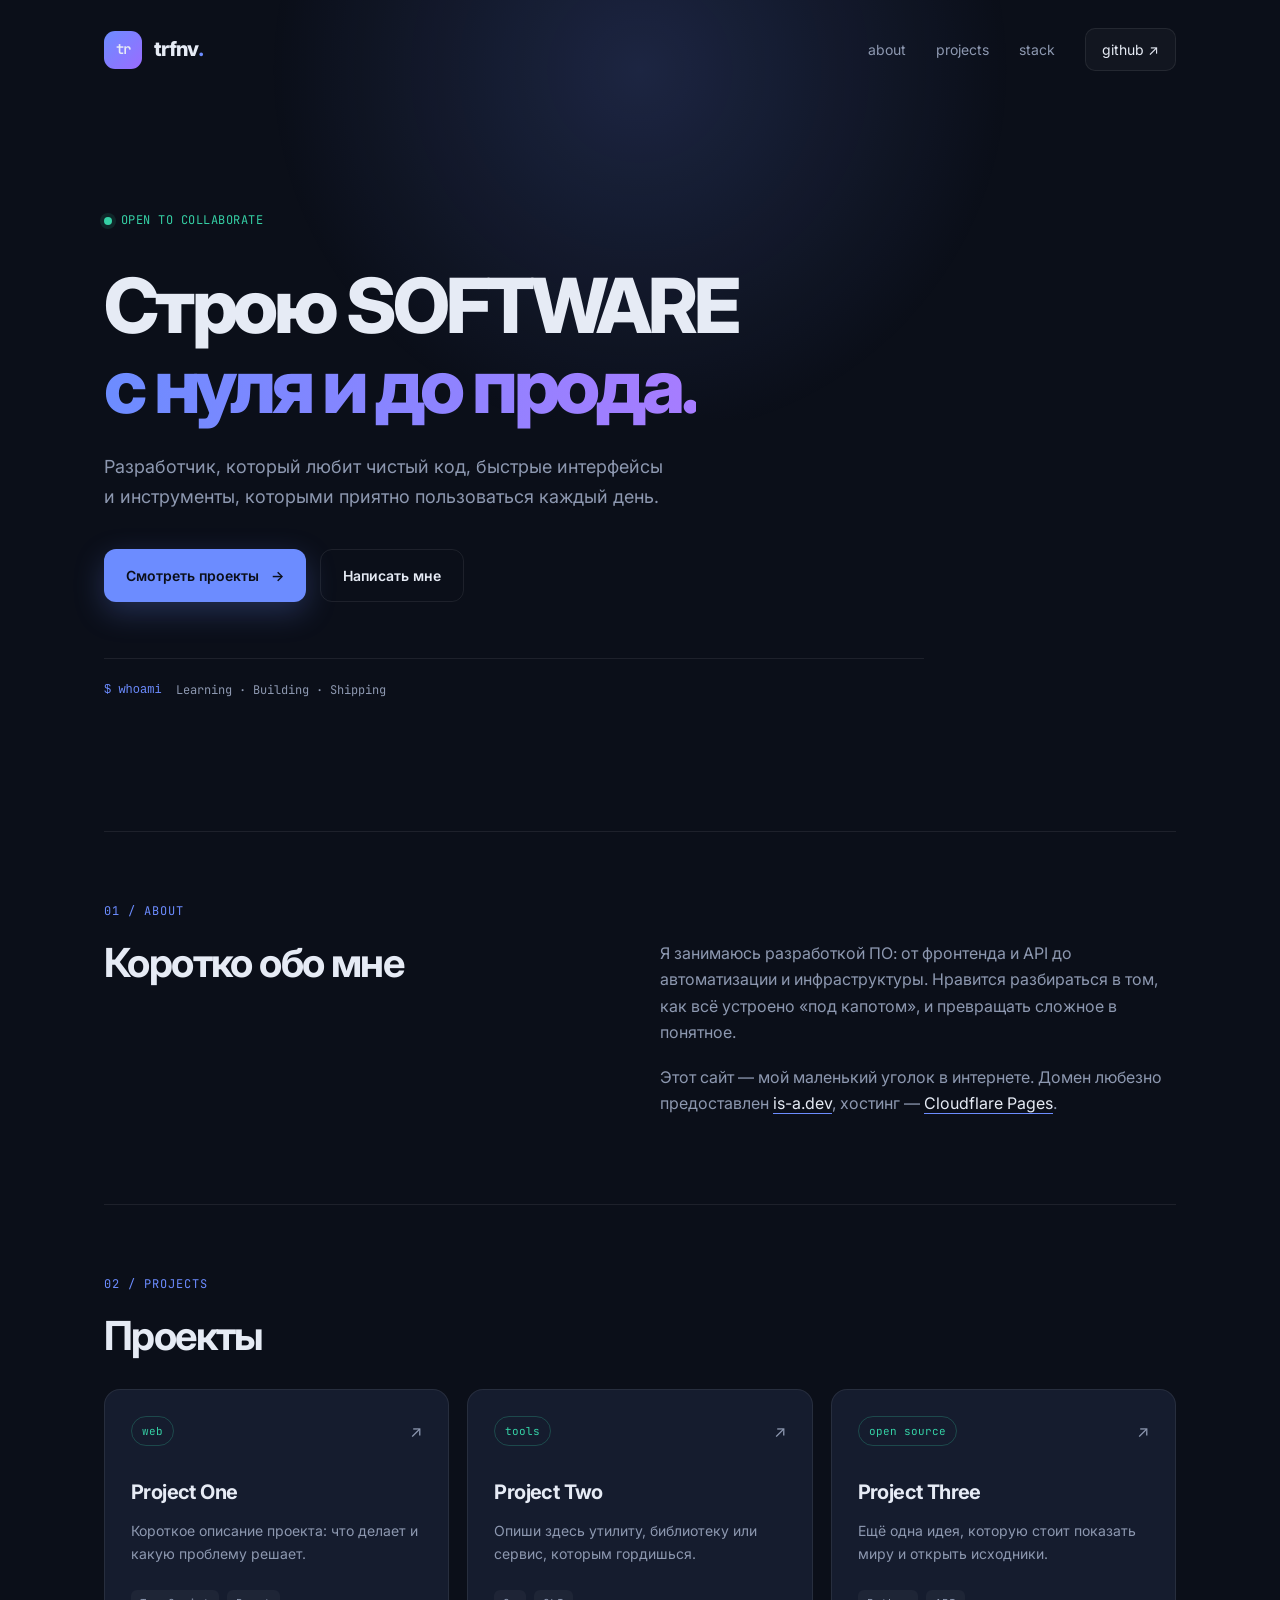
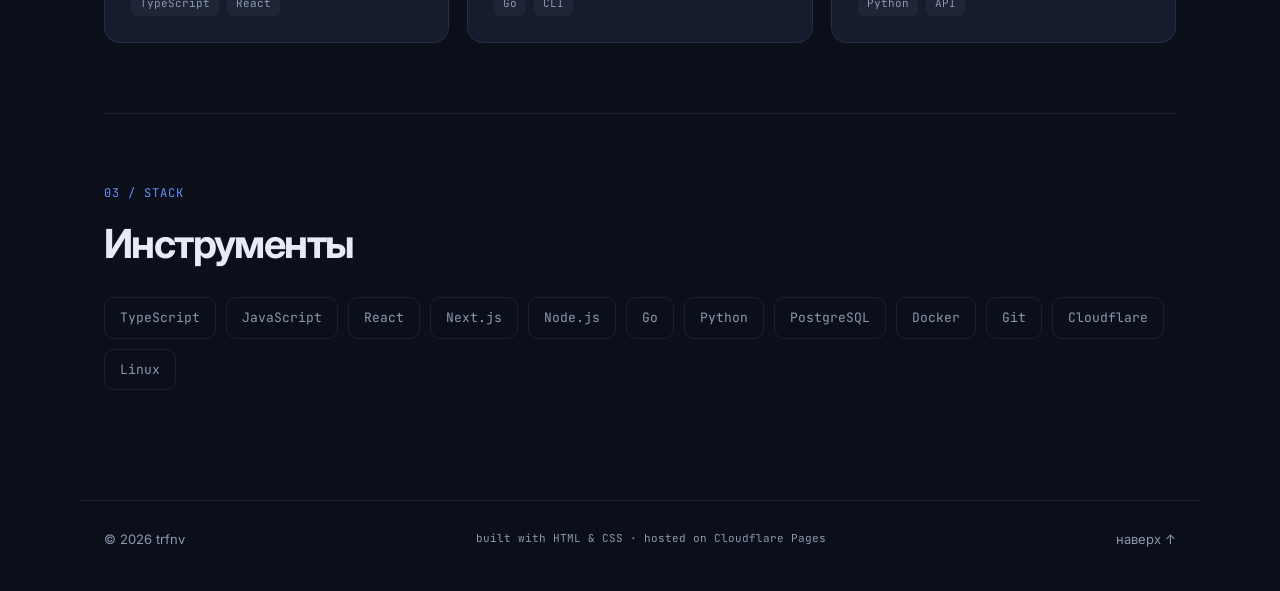
==== index.html @ b2d330b4 "Initial static site for trfnv.is-a.dev" ====
<!DOCTYPE html>
<html lang="ru">
<head>
  <meta charset="UTF-8" />
  <meta name="viewport" content="width=device-width, initial-scale=1.0" />
  <meta name="description" content="trfnv — разработка ПО,_open source и заметки о коде." />
  <meta name="theme-color" content="#0b0f19" />
  <title>trfnv — developer</title>
  <link rel="preconnect" href="https://fonts.googleapis.com" />
  <link rel="preconnect" href="https://fonts.gstatic.com" crossorigin />
  <link href="https://fonts.googleapis.com/css2?family=Inter:wght@400;500;600;800&family=JetBrains+Mono:wght@400;600&display=swap" rel="stylesheet" />
  <link rel="stylesheet" href="styles.css" />
</head>
<body>
  <div class="glow" aria-hidden="true"></div>

  <header class="site-header">
    <a class="brand" href="#top">
      <span class="brand-mark">tr</span>
      <span class="brand-name">trfnv<span class="brand-dot">.</span></span>
    </a>
    <nav class="nav" aria-label="Основная навигация">
      <a href="#about">about</a>
      <a href="#projects">projects</a>
      <a href="#stack">stack</a>
      <a class="nav-cta" href="https://github.com/IvanTrifonoff" target="_blank" rel="noopener">github ↗</a>
    </nav>
  </header>

  <main id="top">
    <section class="hero">
      <p class="eyebrow"><span class="status-dot"></span> open to collaborate</p>
      <h1>Строю SOFTWARE<br /><span class="accent">с нуля и до прода.</span></h1>
      <p class="lede">
        Разработчик, который любит чистый код, быстрые интерфейсы
        и инструменты, которыми приятно пользоваться каждый день.
      </p>
      <div class="hero-actions">
        <a class="btn btn-primary" href="#projects">Смотреть проекты <span>→</span></a>
        <a class="btn btn-ghost" href="mailto:hello@trfnv.is-a.dev">Написать мне</a>
      </div>
      <div class="hero-meta">
        <code>$ whoami</code>
        <span>Learning · Building · Shipping</span>
      </div>
    </section>

    <section id="about" class="section">
      <div class="section-label">01 / about</div>
      <div class="about-grid">
        <h2>Коротко обо мне</h2>
        <div class="about-text">
          <p>
            Я занимаюсь разработкой ПО: от фронтенда и API до автоматизации
            и инфраструктуры. Нравится разбираться в том, как всё устроено
            «под капотом», и превращать сложное в понятное.
          </p>
          <p>
            Этот сайт — мой маленький уголок в интернете. Домен любезно
            предоставлен <a href="https://is-a.dev" target="_blank" rel="noopener">is-a.dev</a>,
            хостинг — <a href="https://pages.cloudflare.com" target="_blank" rel="noopener">Cloudflare Pages</a>.
          </p>
        </div>
      </div>
    </section>

    <section id="projects" class="section">
      <div class="section-label">02 / projects</div>
      <h2>Проекты</h2>
      <div class="cards">
        <article class="card">
          <div class="card-top"><span class="tag">web</span><span class="arrow">↗</span></div>
          <h3>Project One</h3>
          <p>Короткое описание проекта: что делает и какую проблему решает.</p>
          <div class="card-foot"><span>TypeScript</span><span>React</span></div>
        </article>
        <article class="card">
          <div class="card-top"><span class="tag">tools</span><span class="arrow">↗</span></div>
          <h3>Project Two</h3>
          <p>Опиши здесь утилиту, библиотеку или сервис, которым гордишься.</p>
          <div class="card-foot"><span>Go</span><span>CLI</span></div>
        </article>
        <article class="card">
          <div class="card-top"><span class="tag">open source</span><span class="arrow">↗</span></div>
          <h3>Project Three</h3>
          <p>Ещё одна идея, которую стоит показать миру и открыть исходники.</p>
          <div class="card-foot"><span>Python</span><span>API</span></div>
        </article>
      </div>
    </section>

    <section id="stack" class="section">
      <div class="section-label">03 / stack</div>
      <h2>Инструменты</h2>
      <ul class="chips">
        <li>TypeScript</li><li>JavaScript</li><li>React</li><li>Next.js</li>
        <li>Node.js</li><li>Go</li><li>Python</li><li>PostgreSQL</li>
        <li>Docker</li><li>Git</li><li>Cloudflare</li><li>Linux</li>
      </ul>
    </section>
  </main>

  <footer class="site-footer">
    <span>© <span id="year">2026</span> trfnv</span>
    <span class="footer-note">built with HTML &amp; CSS · hosted on Cloudflare Pages</span>
    <a href="#top">наверх ↑</a>
  </footer>

  <script>
    document.getElementById('year').textContent = new Date().getFullYear();
  </script>
</body>
</html>
---- styles.css ----
:root {
  --bg: #0b0f19;
  --bg-soft: #121828;
  --card: #151c2e;
  --text: #e6ebf5;
  --muted: #8d98b0;
  --accent: #6c8cff;
  --accent-2: #35d0a5;
  --border: rgba(255, 255, 255, 0.08);
  --radius: 16px;
  --max: 1120px;
}

* { box-sizing: border-box; }

html { scroll-behavior: smooth; }

body {
  margin: 0;
  background: var(--bg);
  color: var(--text);
  font-family: 'Inter', -apple-system, BlinkMacSystemFont, 'Segoe UI', sans-serif;
  line-height: 1.65;
  -webkit-font-smoothing: antialiased;
  overflow-x: hidden;
}

a { color: inherit; text-decoration: none; }

.glow {
  position: fixed;
  top: -280px;
  left: 50%;
  width: 900px;
  height: 700px;
  transform: translateX(-50%);
  background: radial-gradient(circle, rgba(108, 140, 255, 0.18), transparent 65%);
  pointer-events: none;
  z-index: -1;
}

.site-header {
  max-width: var(--max);
  margin: 0 auto;
  padding: 28px 24px;
  display: flex;
  align-items: center;
  justify-content: space-between;
}

.brand { display: flex; align-items: center; gap: 12px; font-weight: 800; letter-spacing: -0.04em; }

.brand-mark {
  display: grid;
  place-items: center;
  width: 38px;
  height: 38px;
  border-radius: 11px;
  background: linear-gradient(135deg, var(--accent), #9a6cff);
  font-family: 'JetBrains Mono', monospace;
  font-size: 14px;
  font-weight: 600;
  letter-spacing: -0.06em;
}

.brand-name { font-size: 20px; }
.brand-dot { color: var(--accent); }

.nav { display: flex; align-items: center; gap: 30px; font-size: 14px; color: var(--muted); }
.nav a { transition: color 0.2s ease; }
.nav a:hover { color: var(--text); }

.nav-cta {
  padding: 9px 16px;
  border: 1px solid var(--border);
  border-radius: 10px;
  color: var(--text);
  background: rgba(255, 255, 255, 0.03);
}
.nav-cta:hover { border-color: var(--accent); }

main { max-width: var(--max); margin: 0 auto; padding: 0 24px; }

.hero { padding: 100px 0 130px; max-width: 820px; }

.eyebrow {
  display: inline-flex;
  align-items: center;
  gap: 9px;
  font-family: 'JetBrains Mono', monospace;
  font-size: 12px;
  color: var(--accent-2);
  letter-spacing: 0.04em;
  text-transform: uppercase;
}

.status-dot {
  width: 8px;
  height: 8px;
  border-radius: 50%;
  background: var(--accent-2);
  box-shadow: 0 0 0 4px rgba(53, 208, 165, 0.12);
}

h1 {
  margin: 22px 0 26px;
  font-size: clamp(42px, 7vw, 76px);
  line-height: 1.06;
  letter-spacing: -0.055em;
  font-weight: 800;
}

.accent {
  background: linear-gradient(90deg, var(--accent) 0%, #a77cff 100%);
  -webkit-background-clip: text;
  background-clip: text;
  color: transparent;
}

.lede { max-width: 560px; font-size: 18px; color: var(--muted); }

.hero-actions { display: flex; flex-wrap: wrap; gap: 14px; margin-top: 38px; }

.btn {
  display: inline-flex;
  align-items: center;
  gap: 12px;
  padding: 14px 22px;
  border-radius: 12px;
  font-size: 14px;
  font-weight: 600;
  transition: transform 0.2s ease, box-shadow 0.2s ease, border-color 0.2s ease;
}
.btn:hover { transform: translateY(-2px); }

.btn-primary {
  background: var(--accent);
  color: #0b0f19;
  box-shadow: 0 10px 30px rgba(108, 140, 255, 0.25);
}
.btn-primary:hover { box-shadow: 0 14px 38px rgba(108, 140, 255, 0.4); }

.btn-ghost { border: 1px solid var(--border); color: var(--text); }
.btn-ghost:hover { border-color: var(--accent); }

.hero-meta {
  display: flex;
  align-items: center;
  gap: 14px;
  margin-top: 56px;
  padding-top: 22px;
  border-top: 1px solid var(--border);
  font-family: 'JetBrains Mono', monospace;
  font-size: 12px;
  color: var(--muted);
}
.hero-meta code { color: var(--accent); }

.section { padding: 70px 0; border-top: 1px solid var(--border); }
.section-label {
  font-family: 'JetBrains Mono', monospace;
  font-size: 12px;
  color: var(--accent);
  letter-spacing: 0.08em;
  margin-bottom: 18px;
  text-transform: uppercase;
}

h2 {
  margin: 0 0 30px;
  font-size: clamp(28px, 4vw, 40px);
  letter-spacing: -0.04em;
  line-height: 1.15;
}

.about-grid { display: grid; grid-template-columns: 1fr 1fr; gap: 40px; }
.about-grid h2 { margin: 0; }
.about-text p { color: var(--muted); margin: 0 0 18px; }
.about-text a { color: var(--text); border-bottom: 1px solid var(--accent); }
.about-text a:hover { color: var(--accent); }

.cards { display: grid; grid-template-columns: repeat(3, 1fr); gap: 18px; }

.card {
  padding: 26px;
  background: var(--card);
  border: 1px solid var(--border);
  border-radius: var(--radius);
  transition: transform 0.25s ease, border-color 0.25s ease;
}
.card:hover { transform: translateY(-4px); border-color: rgba(108, 140, 255, 0.5); }

.card-top { display: flex; justify-content: space-between; align-items: center; margin-bottom: 30px; }
.tag {
  font-family: 'JetBrains Mono', monospace;
  font-size: 11px;
  color: var(--accent-2);
  padding: 5px 10px;
  border: 1px solid rgba(53, 208, 165, 0.25);
  border-radius: 99px;
}
.arrow { color: var(--muted); }

.card h3 { margin: 0 0 10px; font-size: 20px; letter-spacing: -0.03em; }
.card p { margin: 0 0 24px; color: var(--muted); font-size: 14px; }
.card-foot { display: flex; gap: 8px; flex-wrap: wrap; }
.card-foot span {
  font-size: 11px;
  font-family: 'JetBrains Mono', monospace;
  color: var(--muted);
  background: rgba(255, 255, 255, 0.04);
  padding: 4px 9px;
  border-radius: 6px;
}

.chips { display: flex; flex-wrap: wrap; gap: 10px; list-style: none; padding: 0; margin: 0; }
.chips li {
  padding: 9px 15px;
  border: 1px solid var(--border);
  border-radius: 10px;
  color: var(--muted);
  font-family: 'JetBrains Mono', monospace;
  font-size: 13px;
}
.chips li:hover { color: var(--text); border-color: var(--accent); }

.site-footer {
  max-width: var(--max);
  margin: 40px auto 0;
  padding: 28px 24px 40px;
  border-top: 1px solid var(--border);
  display: flex;
  justify-content: space-between;
  flex-wrap: wrap;
  gap: 12px;
  font-size: 13px;
  color: var(--muted);
}
.site-footer a:hover { color: var(--text); }
.footer-note { font-family: 'JetBrains Mono', monospace; font-size: 11px; }

@media (max-width: 760px) {
  .nav a:not(.nav-cta) { display: none; }
  .hero { padding: 70px 0 90px; }
  .about-grid, .cards { grid-template-columns: 1fr; }
}
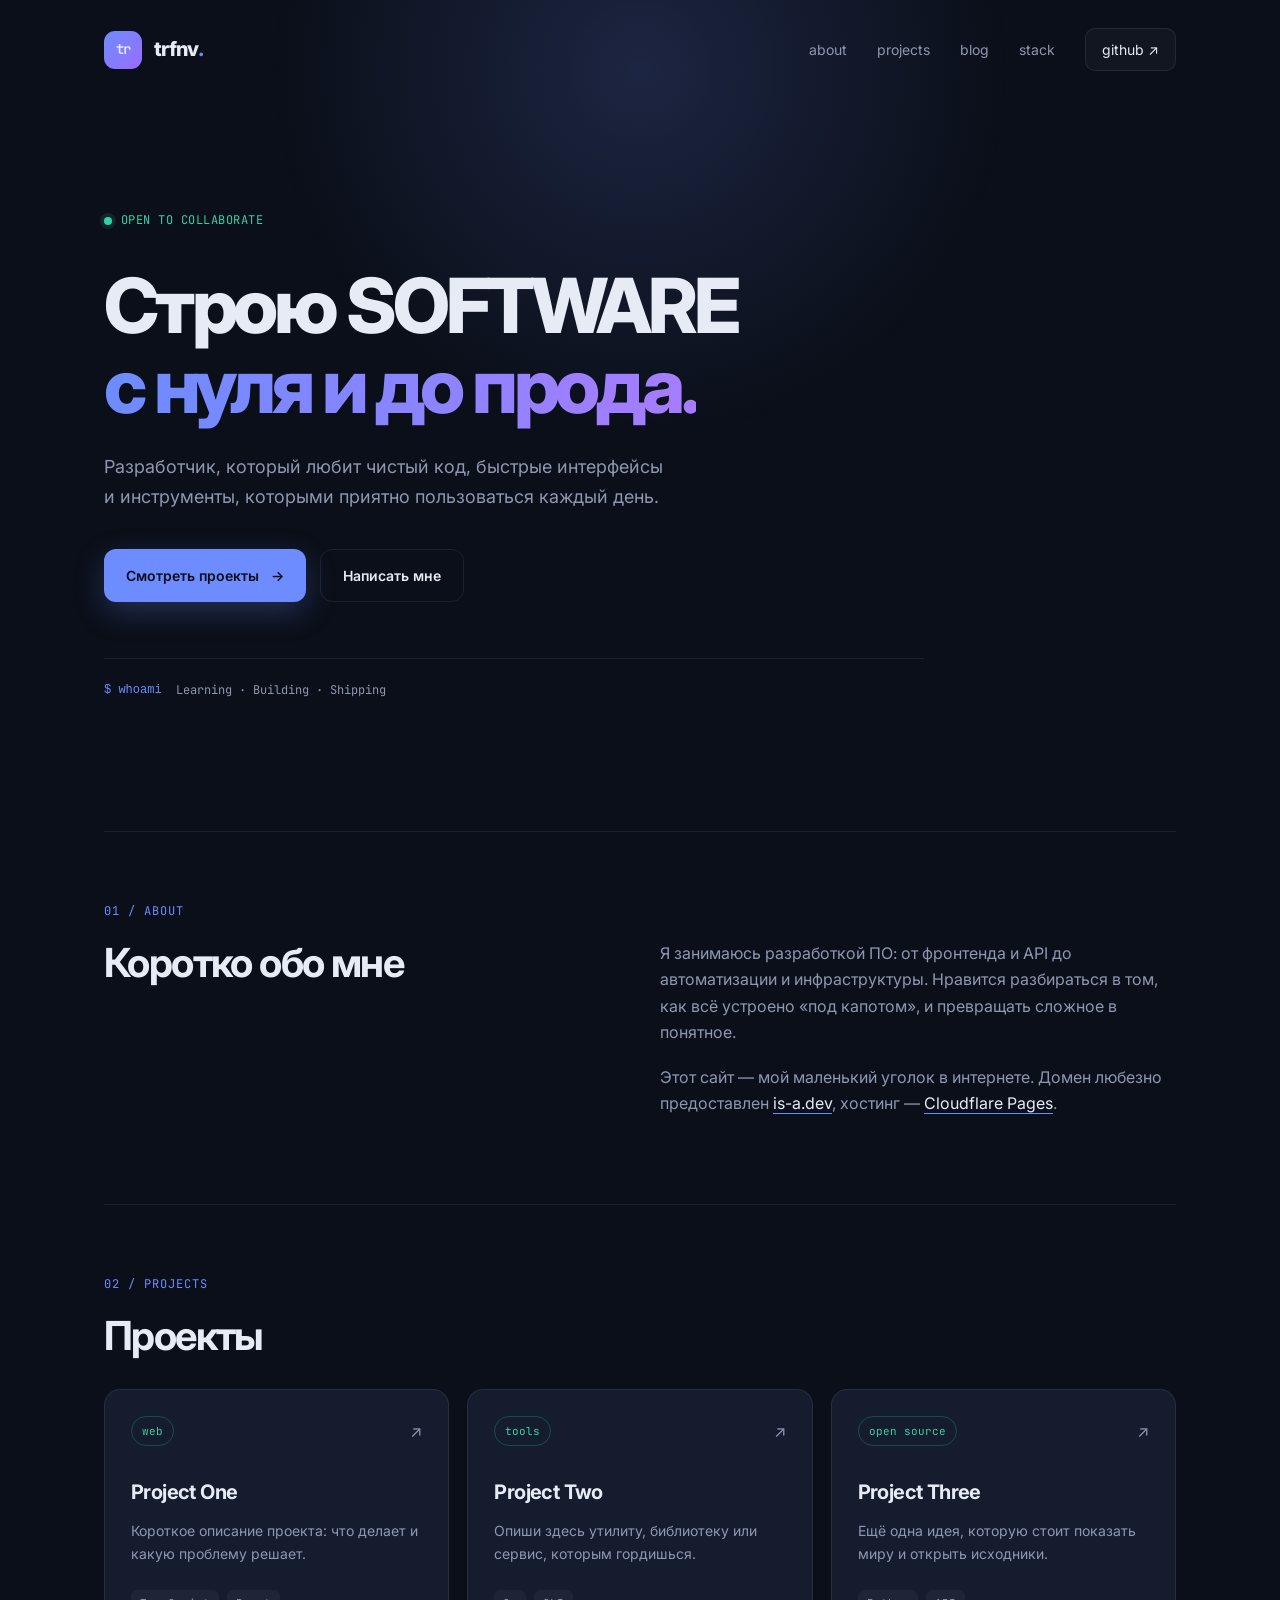
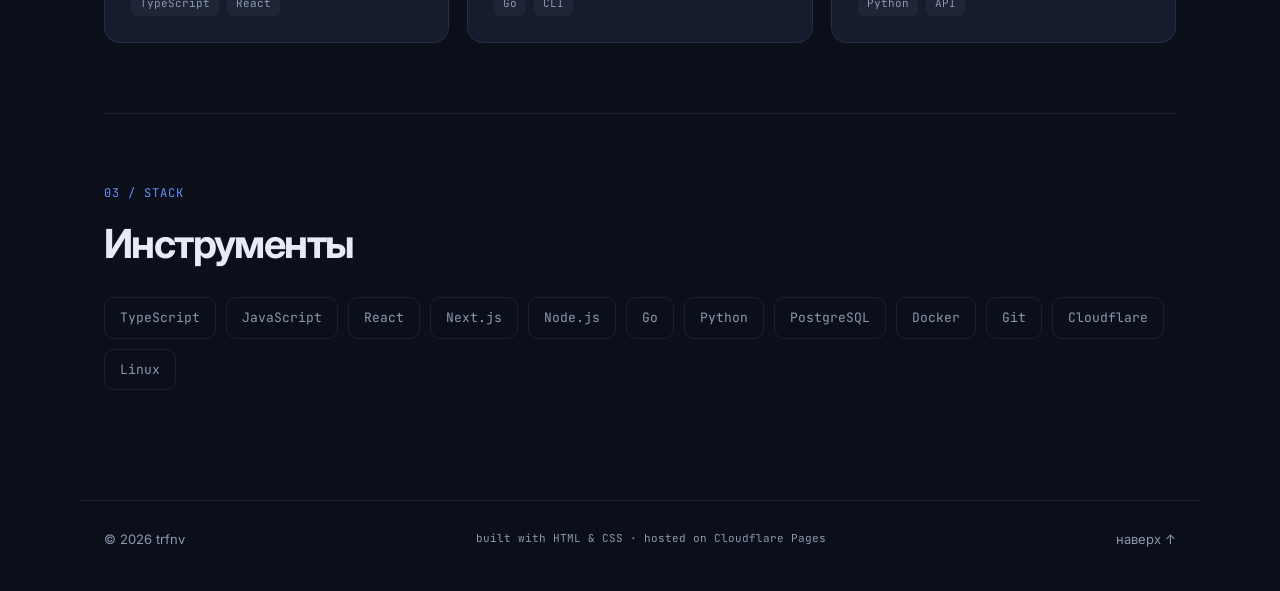
==== commit 70921342: "Add blog scaffolding: post list, article template, RSS" ====
--- a/index.html
+++ b/index.html
@@ -22,6 +22,7 @@
     <nav class="nav" aria-label="Основная навигация">
       <a href="#about">about</a>
       <a href="#projects">projects</a>
+      <a href="/blog">blog</a>
       <a href="#stack">stack</a>
       <a class="nav-cta" href="https://github.com/IvanTrifonoff" target="_blank" rel="noopener">github ↗</a>
     </nav>
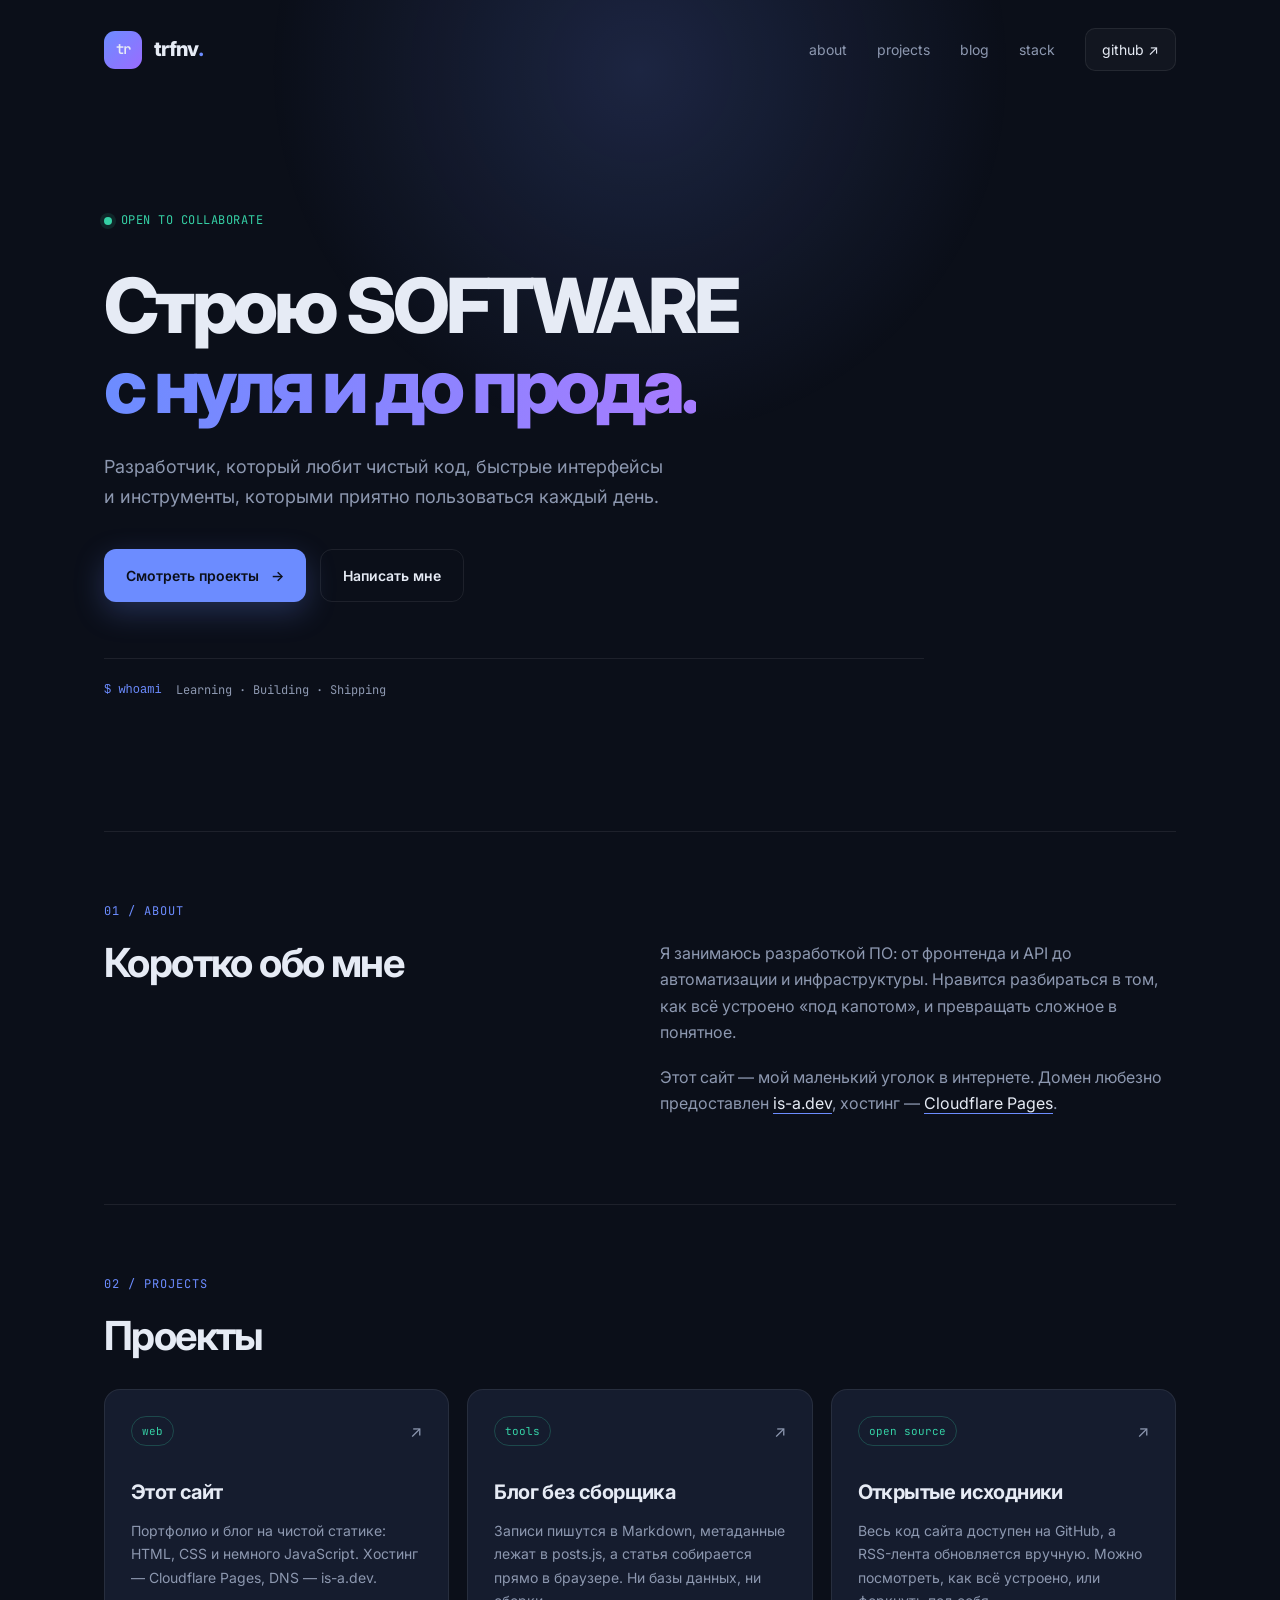
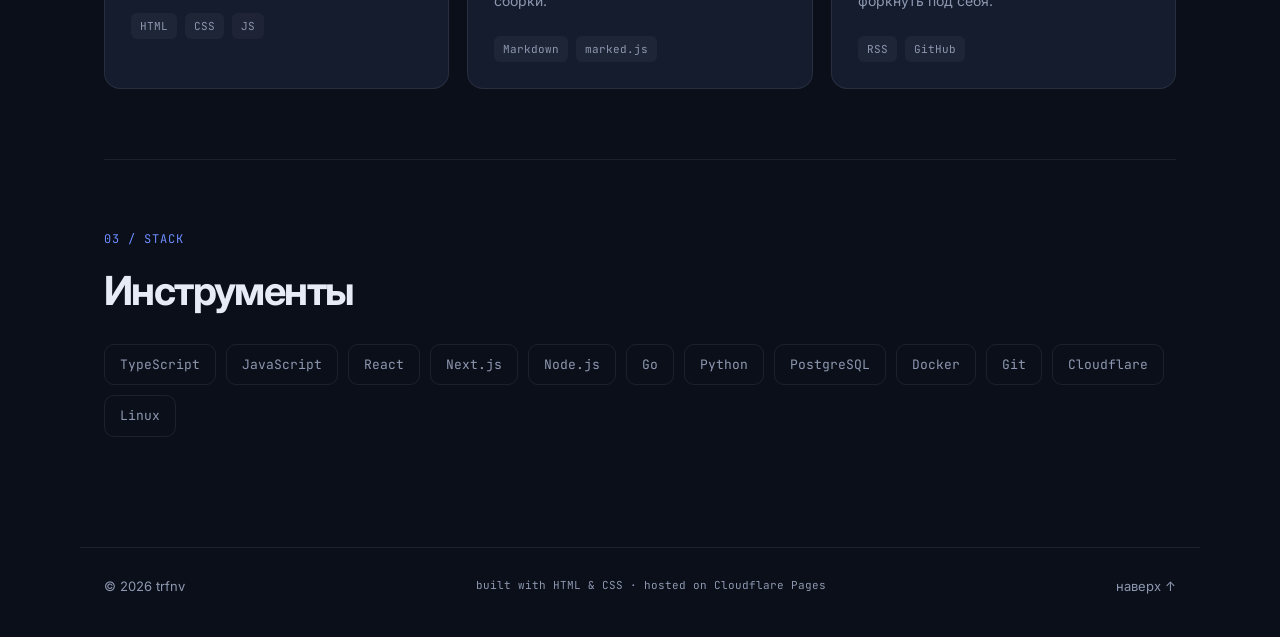
==== commit f5189570: "Replace placeholder project cards and set real contact email" ====
--- a/index.html
+++ b/index.html
@@ -38,7 +38,7 @@
       </p>
       <div class="hero-actions">
         <a class="btn btn-primary" href="#projects">Смотреть проекты <span>→</span></a>
-        <a class="btn btn-ghost" href="mailto:hello@trfnv.is-a.dev">Написать мне</a>
+        <a class="btn btn-ghost" href="mailto:ivantrifonoff@users.noreply.github.com">Написать мне</a>
       </div>
       <div class="hero-meta">
         <code>$ whoami</code>
@@ -71,21 +71,21 @@
       <div class="cards">
         <article class="card">
           <div class="card-top"><span class="tag">web</span><span class="arrow">↗</span></div>
-          <h3>Project One</h3>
-          <p>Короткое описание проекта: что делает и какую проблему решает.</p>
-          <div class="card-foot"><span>TypeScript</span><span>React</span></div>
+          <h3>Этот сайт</h3>
+          <p>Портфолио и блог на чистой статике: HTML, CSS и немного JavaScript. Хостинг — Cloudflare Pages, DNS — is-a.dev.</p>
+          <div class="card-foot"><span>HTML</span><span>CSS</span><span>JS</span></div>
         </article>
         <article class="card">
           <div class="card-top"><span class="tag">tools</span><span class="arrow">↗</span></div>
-          <h3>Project Two</h3>
-          <p>Опиши здесь утилиту, библиотеку или сервис, которым гордишься.</p>
-          <div class="card-foot"><span>Go</span><span>CLI</span></div>
+          <h3>Блог без сборщика</h3>
+          <p>Записи пишутся в Markdown, метаданные лежат в posts.js, а статья собирается прямо в браузере. Ни базы данных, ни сборки.</p>
+          <div class="card-foot"><span>Markdown</span><span>marked.js</span></div>
         </article>
         <article class="card">
           <div class="card-top"><span class="tag">open source</span><span class="arrow">↗</span></div>
-          <h3>Project Three</h3>
-          <p>Ещё одна идея, которую стоит показать миру и открыть исходники.</p>
-          <div class="card-foot"><span>Python</span><span>API</span></div>
+          <h3>Открытые исходники</h3>
+          <p>Весь код сайта доступен на GitHub, а RSS-лента обновляется вручную. Можно посмотреть, как всё устроено, или форкнуть под себя.</p>
+          <div class="card-foot"><span>RSS</span><span>GitHub</span></div>
         </article>
       </div>
     </section>
